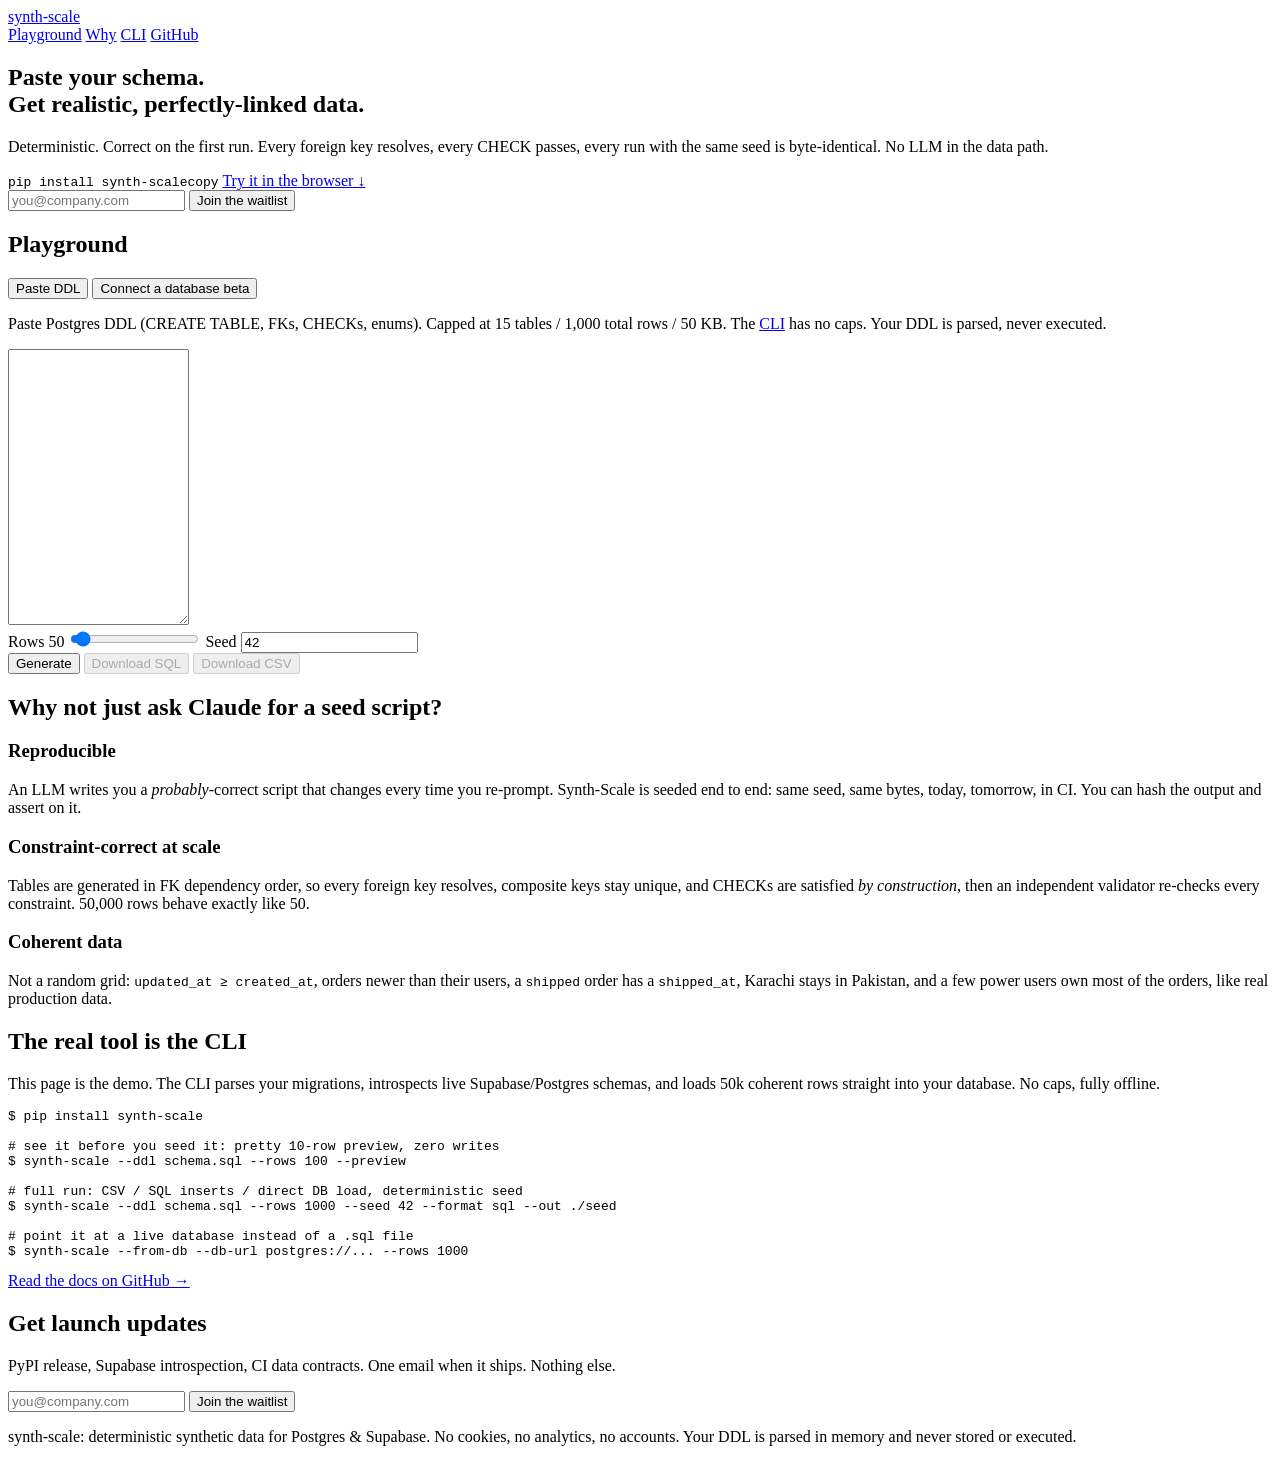
==== web/static/index.html @ 88394ccc "Redesign frontend palette, fix result-table overflow, strip em dashes - New default light theme: war" ====
<!DOCTYPE html>
<html lang="en">
<head>
<meta charset="utf-8">
<meta name="viewport" content="width=device-width, initial-scale=1">
<meta name="description" content="Synth-Scale: paste your Postgres schema, get realistic, perfectly-linked synthetic data. Deterministic. Correct on the first run.">
<title>Synth-Scale: deterministic synthetic data for Postgres</title>
<link rel="stylesheet" href="/style.css">
<link rel="icon" href="data:image/svg+xml,%3Csvg xmlns='http://www.w3.org/2000/svg' viewBox='0 0 100 100'%3E%3Ctext y='.9em' font-size='90'%3E%E2%9B%81%3C/text%3E%3C/svg%3E">
</head>
<body>

<header class="site-header">
  <div class="wrap header-row">
    <a class="brand" href="/">synth<span class="brand-accent">-scale</span></a>
    <nav class="site-nav">
      <a href="#playground">Playground</a>
      <a href="#why">Why</a>
      <a href="#cli">CLI</a>
      <a href="https://github.com/MuhammadAbdullah80/synth-scale" rel="noopener">GitHub</a>
    </nav>
  </div>
</header>

<main>
  <!-- ============================ HERO ============================ -->
  <section class="hero">
    <div class="wrap">
      <h1>Paste your schema.<br>Get realistic, perfectly-linked data.</h1>
      <p class="tagline">Deterministic. Correct on the first run. Every foreign key resolves,
      every CHECK passes, every run with the same seed is byte-identical. No LLM in the data path.</p>

      <div class="hero-actions">
        <code class="chip" id="pip-chip" title="Click to copy">pip install synth-scale<span class="copy-hint">copy</span></code>
        <a class="btn btn-ghost" href="#playground">Try it in the browser &darr;</a>
      </div>

      <form class="waitlist-form" data-waitlist>
        <input type="email" name="email" placeholder="you@company.com" required autocomplete="email" aria-label="Email address">
        <button type="submit" class="btn btn-primary">Join the waitlist</button>
        <p class="waitlist-msg" role="status"></p>
      </form>
      <p class="social-proof" data-waitlist-count hidden></p>
    </div>
  </section>

  <!-- ========================= PLAYGROUND ========================= -->
  <section id="playground" class="playground">
    <div class="wrap">
      <h2>Playground</h2>

      <div class="source-tabs" role="tablist">
        <button type="button" id="tab-ddl" class="source-tab active" role="tab" aria-selected="true">Paste DDL</button>
        <button type="button" id="tab-db" class="source-tab" role="tab" aria-selected="false">Connect a database <span class="beta-badge">beta</span></button>
      </div>

      <div id="panel-ddl" class="source-panel">
        <p class="section-sub">Paste Postgres DDL (CREATE TABLE, FKs, CHECKs, enums). Capped at 15 tables /
        1,000 total rows / 50&nbsp;KB. The <a href="#cli">CLI</a> has no caps. Your DDL is parsed, never executed.</p>
        <textarea id="ddl" spellcheck="false" rows="18" aria-label="SQL DDL input"></textarea>
      </div>

      <div id="panel-db" class="source-panel" hidden>
        <p class="section-sub">Paste a Postgres connection string (Supabase: Project Settings &rarr;
        Database &rarr; Connection string, the Session Pooler one works best). We introspect your
        schema and generate data <strong>read-only</strong>: nothing is ever written back to your
        database, and the connection string is used once for this request and never stored or logged.
        Rate-limited separately (3/hour) because this opens a real connection to your host.</p>
        <input type="password" id="db-url" class="db-url-input" autocomplete="off" spellcheck="false"
          placeholder="postgresql://postgres.xxxx:password@aws-0-region.pooler.supabase.com:6543/postgres"
          aria-label="Database connection string">
        <p class="db-url-hint">Only publicly reachable databases work here. Private/internal hosts are
        rejected before we connect. For anything on a private network, use the <a href="#cli">CLI</a> instead.</p>
      </div>

      <div class="controls">
        <label class="control">
          <span>Rows <output id="rows-out">50</output></span>
          <input type="range" id="rows" min="10" max="1000" step="10" value="50">
        </label>
        <label class="control control-seed">
          <span>Seed</span>
          <input type="number" id="seed" value="42" min="0" step="1">
        </label>
        <div class="control-buttons">
          <button id="generate" class="btn btn-primary">Generate</button>
          <button id="dl-sql" class="btn btn-ghost" disabled>Download SQL</button>
          <button id="dl-csv" class="btn btn-ghost" disabled>Download CSV</button>
        </div>
      </div>

      <p id="error" class="error" role="alert" hidden></p>
      <p id="verdict" class="verdict" hidden></p>
      <div id="results" class="results"></div>
    </div>
  </section>

  <!-- ============================ WHY ============================= -->
  <section id="why" class="why">
    <div class="wrap">
      <h2>Why not just ask Claude for a seed script?</h2>
      <div class="cards">
        <article class="card">
          <h3>Reproducible</h3>
          <p>An LLM writes you a <em>probably</em>-correct script that changes every time you re-prompt.
          Synth-Scale is seeded end to end: same seed, same bytes, today, tomorrow, in CI. You can hash
          the output and assert on it.</p>
        </article>
        <article class="card">
          <h3>Constraint-correct at scale</h3>
          <p>Tables are generated in FK dependency order, so every foreign key resolves, composite keys stay
          unique, and CHECKs are satisfied <em>by construction</em>, then an independent validator re-checks
          every constraint. 50,000 rows behave exactly like 50.</p>
        </article>
        <article class="card">
          <h3>Coherent data</h3>
          <p>Not a random grid: <code>updated_at&nbsp;&ge;&nbsp;created_at</code>, orders newer than their
          users, a <code>shipped</code> order has a <code>shipped_at</code>, Karachi stays in Pakistan, and a
          few power users own most of the orders, like real production data.</p>
        </article>
      </div>
    </div>
  </section>

  <!-- ============================ CLI ============================= -->
  <section id="cli" class="cli">
    <div class="wrap">
      <h2>The real tool is the CLI</h2>
      <p class="section-sub">This page is the demo. The CLI parses your migrations, introspects live Supabase/Postgres
      schemas, and loads 50k coherent rows straight into your database. No caps, fully offline.</p>
      <pre class="codeblock"><code>$ pip install synth-scale

<span class="c"># see it before you seed it: pretty 10-row preview, zero writes</span>
$ synth-scale --ddl schema.sql --rows 100 --preview

<span class="c"># full run: CSV / SQL inserts / direct DB load, deterministic seed</span>
$ synth-scale --ddl schema.sql --rows 1000 --seed 42 --format sql --out ./seed

<span class="c"># point it at a live database instead of a .sql file</span>
$ synth-scale --from-db --db-url postgres://... --rows 1000</code></pre>
      <a class="btn btn-ghost" href="https://github.com/MuhammadAbdullah80/synth-scale" rel="noopener">Read the docs on GitHub &rarr;</a>
    </div>
  </section>

  <!-- ========================= BOTTOM CTA ========================= -->
  <section class="bottom-cta">
    <div class="wrap">
      <h2>Get launch updates</h2>
      <p class="section-sub">PyPI release, Supabase introspection, CI data contracts. One email when it ships. Nothing else.</p>
      <form class="waitlist-form" data-waitlist>
        <input type="email" name="email" placeholder="you@company.com" required autocomplete="email" aria-label="Email address">
        <button type="submit" class="btn btn-primary">Join the waitlist</button>
        <p class="waitlist-msg" role="status"></p>
      </form>
    </div>
  </section>
</main>

<footer class="site-footer">
  <div class="wrap">
    <p>synth-scale: deterministic synthetic data for Postgres &amp; Supabase.
    No cookies, no analytics, no accounts. Your DDL is parsed in memory and never stored or executed.</p>
  </div>
</footer>

<script src="/app.js"></script>
</body>
</html>
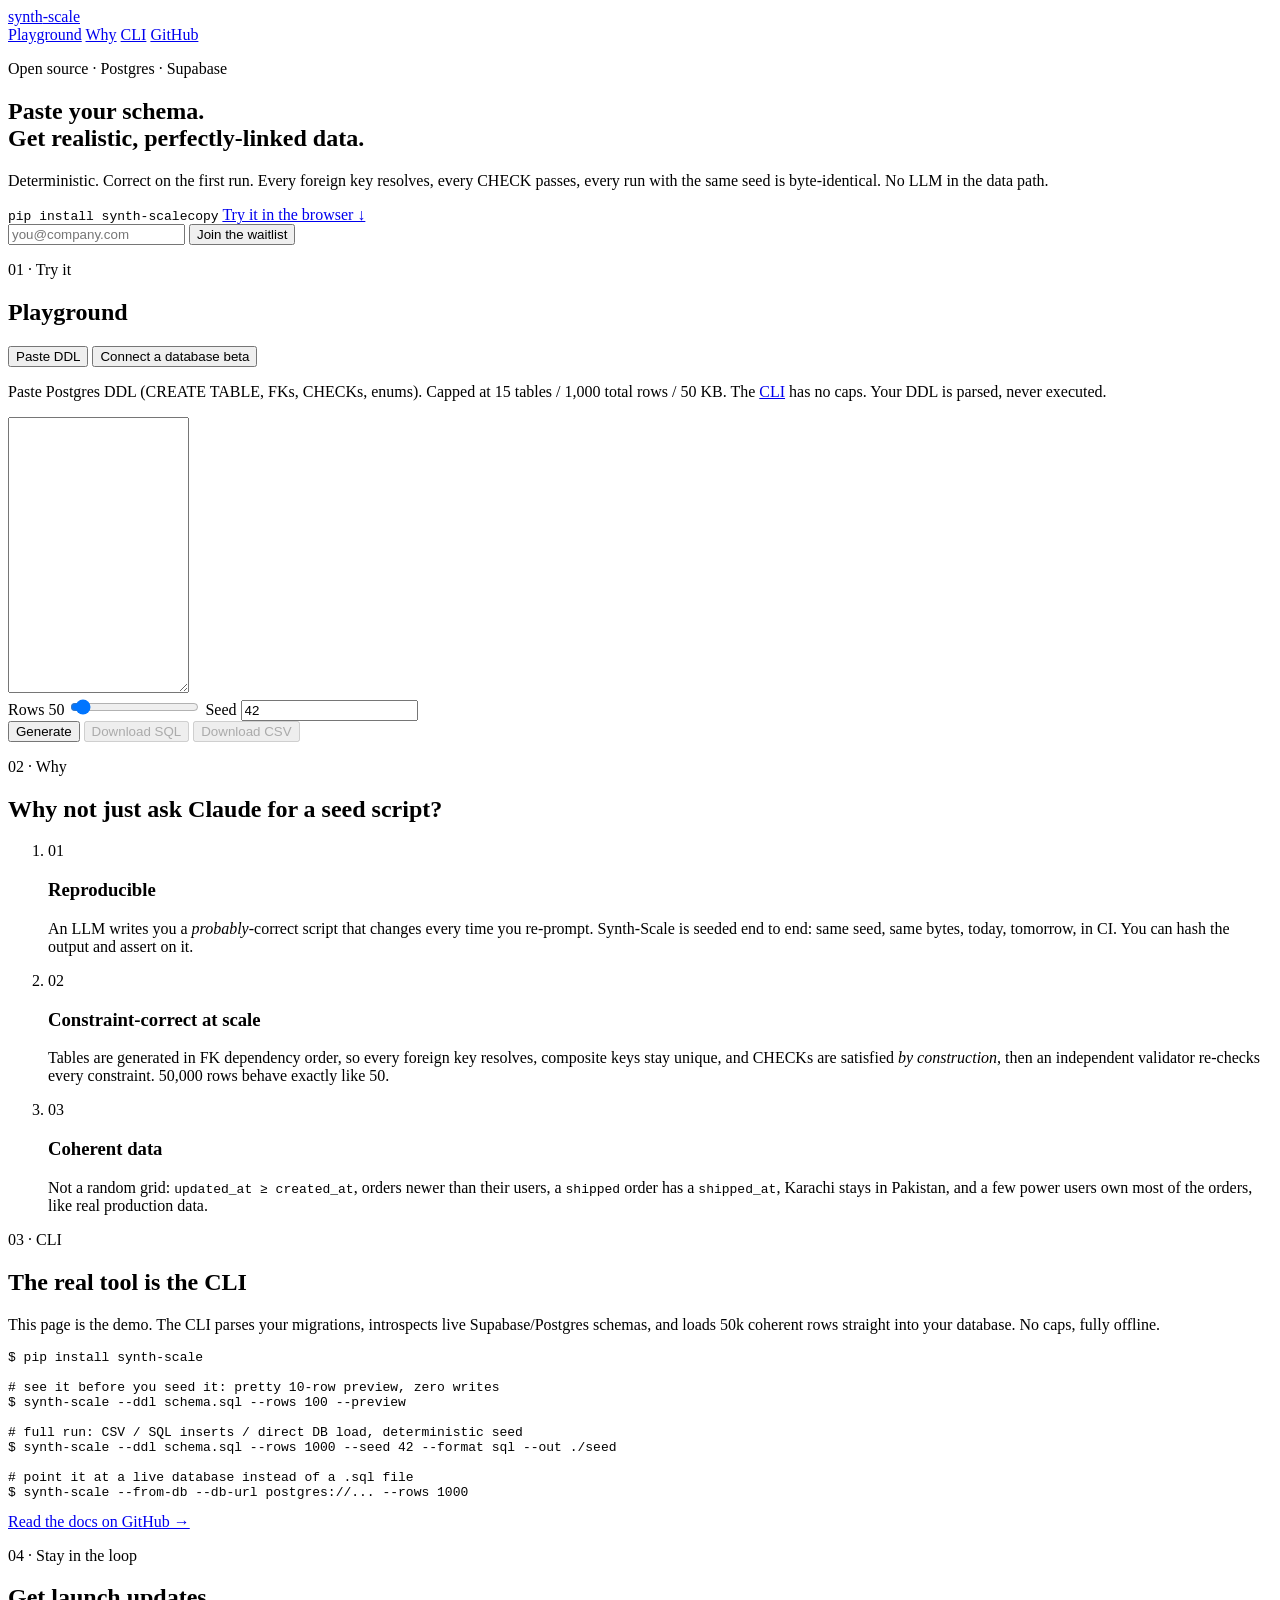
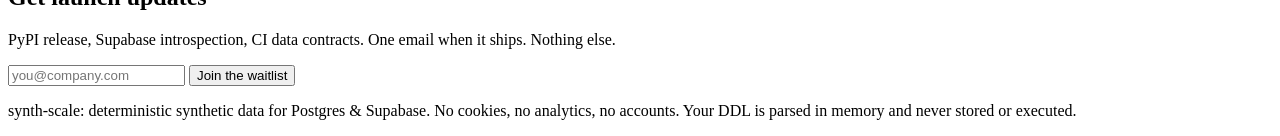
==== commit c89edc5d: "Restructure layout and typography, not just color - Headlines now use a serif display font (Georgia/" ====
--- a/web/static/index.html
+++ b/web/static/index.html
@@ -26,6 +26,7 @@
   <!-- ============================ HERO ============================ -->
   <section class="hero">
     <div class="wrap">
+      <p class="kicker">Open source &middot; Postgres &middot; Supabase</p>
       <h1>Paste your schema.<br>Get realistic, perfectly-linked data.</h1>
       <p class="tagline">Deterministic. Correct on the first run. Every foreign key resolves,
       every CHECK passes, every run with the same seed is byte-identical. No LLM in the data path.</p>
@@ -47,6 +48,7 @@
   <!-- ========================= PLAYGROUND ========================= -->
   <section id="playground" class="playground">
     <div class="wrap">
+      <p class="kicker">01 &middot; Try it</p>
       <h2>Playground</h2>
 
       <div class="source-tabs" role="tablist">
@@ -98,33 +100,44 @@
   <!-- ============================ WHY ============================= -->
   <section id="why" class="why">
     <div class="wrap">
+      <p class="kicker">02 &middot; Why</p>
       <h2>Why not just ask Claude for a seed script?</h2>
-      <div class="cards">
-        <article class="card">
-          <h3>Reproducible</h3>
-          <p>An LLM writes you a <em>probably</em>-correct script that changes every time you re-prompt.
-          Synth-Scale is seeded end to end: same seed, same bytes, today, tomorrow, in CI. You can hash
-          the output and assert on it.</p>
-        </article>
-        <article class="card">
-          <h3>Constraint-correct at scale</h3>
-          <p>Tables are generated in FK dependency order, so every foreign key resolves, composite keys stay
-          unique, and CHECKs are satisfied <em>by construction</em>, then an independent validator re-checks
-          every constraint. 50,000 rows behave exactly like 50.</p>
-        </article>
-        <article class="card">
-          <h3>Coherent data</h3>
-          <p>Not a random grid: <code>updated_at&nbsp;&ge;&nbsp;created_at</code>, orders newer than their
-          users, a <code>shipped</code> order has a <code>shipped_at</code>, Karachi stays in Pakistan, and a
-          few power users own most of the orders, like real production data.</p>
-        </article>
-      </div>
+      <ol class="why-list">
+        <li class="why-item">
+          <span class="why-num">01</span>
+          <div>
+            <h3>Reproducible</h3>
+            <p>An LLM writes you a <em>probably</em>-correct script that changes every time you re-prompt.
+            Synth-Scale is seeded end to end: same seed, same bytes, today, tomorrow, in CI. You can hash
+            the output and assert on it.</p>
+          </div>
+        </li>
+        <li class="why-item">
+          <span class="why-num">02</span>
+          <div>
+            <h3>Constraint-correct at scale</h3>
+            <p>Tables are generated in FK dependency order, so every foreign key resolves, composite keys stay
+            unique, and CHECKs are satisfied <em>by construction</em>, then an independent validator re-checks
+            every constraint. 50,000 rows behave exactly like 50.</p>
+          </div>
+        </li>
+        <li class="why-item">
+          <span class="why-num">03</span>
+          <div>
+            <h3>Coherent data</h3>
+            <p>Not a random grid: <code>updated_at&nbsp;&ge;&nbsp;created_at</code>, orders newer than their
+            users, a <code>shipped</code> order has a <code>shipped_at</code>, Karachi stays in Pakistan, and a
+            few power users own most of the orders, like real production data.</p>
+          </div>
+        </li>
+      </ol>
     </div>
   </section>
 
   <!-- ============================ CLI ============================= -->
   <section id="cli" class="cli">
     <div class="wrap">
+      <p class="kicker">03 &middot; CLI</p>
       <h2>The real tool is the CLI</h2>
       <p class="section-sub">This page is the demo. The CLI parses your migrations, introspects live Supabase/Postgres
       schemas, and loads 50k coherent rows straight into your database. No caps, fully offline.</p>
@@ -145,6 +158,7 @@
   <!-- ========================= BOTTOM CTA ========================= -->
   <section class="bottom-cta">
     <div class="wrap">
+      <p class="kicker">04 &middot; Stay in the loop</p>
       <h2>Get launch updates</h2>
       <p class="section-sub">PyPI release, Supabase introspection, CI data contracts. One email when it ships. Nothing else.</p>
       <form class="waitlist-form" data-waitlist>
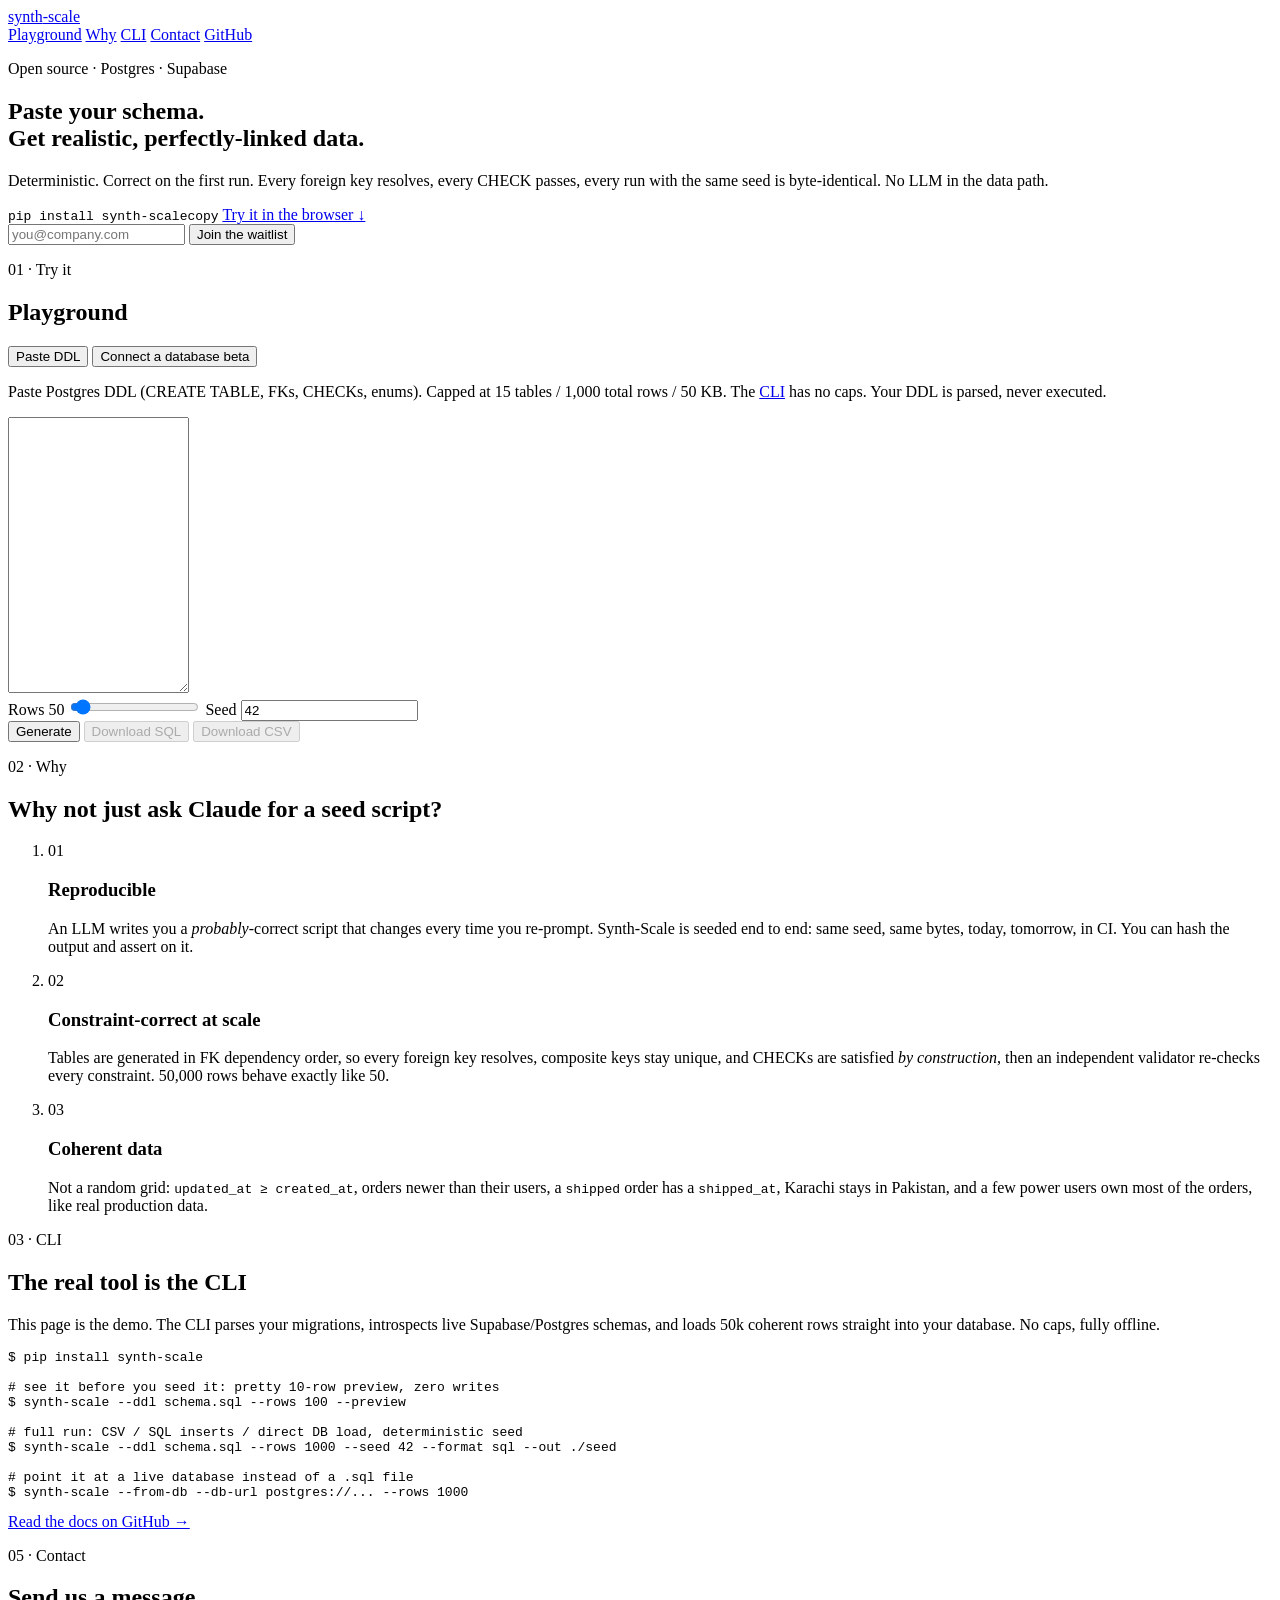
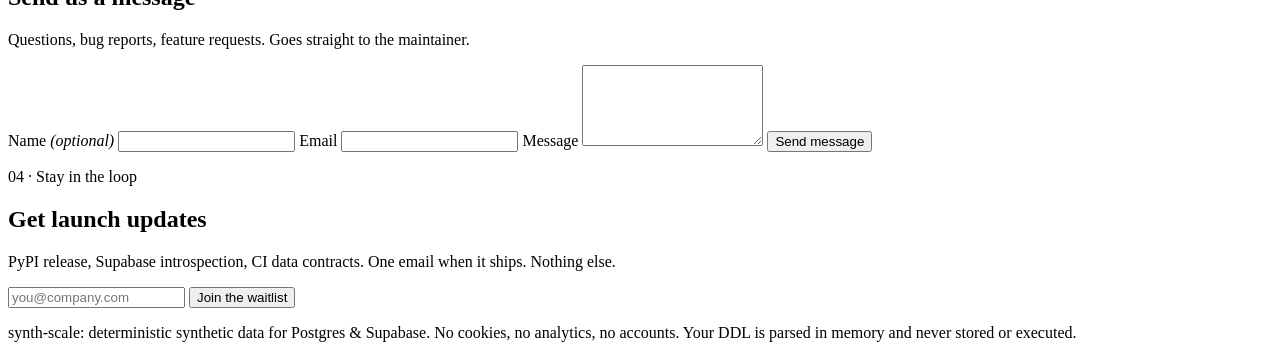
==== commit 1131c0c4: "Add a contact form to the web playground New POST /api/contact: {name?, email, message} -> stores th" ====
--- a/web/static/index.html
+++ b/web/static/index.html
@@ -17,6 +17,7 @@
       <a href="#playground">Playground</a>
       <a href="#why">Why</a>
       <a href="#cli">CLI</a>
+      <a href="#contact">Contact</a>
       <a href="https://github.com/MuhammadAbdullah80/synth-scale" rel="noopener">GitHub</a>
     </nav>
   </div>
@@ -155,6 +156,31 @@
     </div>
   </section>
 
+  <!-- ============================ CONTACT ============================ -->
+  <section id="contact" class="contact">
+    <div class="wrap">
+      <p class="kicker">05 &middot; Contact</p>
+      <h2>Send us a message</h2>
+      <p class="section-sub">Questions, bug reports, feature requests. Goes straight to the maintainer.</p>
+      <form class="contact-form" id="contact-form">
+        <label class="contact-field">
+          <span>Name <em>(optional)</em></span>
+          <input type="text" id="contact-name" name="name" maxlength="100" autocomplete="name">
+        </label>
+        <label class="contact-field">
+          <span>Email</span>
+          <input type="email" id="contact-email" name="email" required autocomplete="email" maxlength="254">
+        </label>
+        <label class="contact-field">
+          <span>Message</span>
+          <textarea id="contact-message" name="message" rows="5" required maxlength="4000"></textarea>
+        </label>
+        <button type="submit" class="btn btn-primary" id="contact-submit">Send message</button>
+        <p class="contact-msg" id="contact-status" role="status"></p>
+      </form>
+    </div>
+  </section>
+
   <!-- ========================= BOTTOM CTA ========================= -->
   <section class="bottom-cta">
     <div class="wrap">
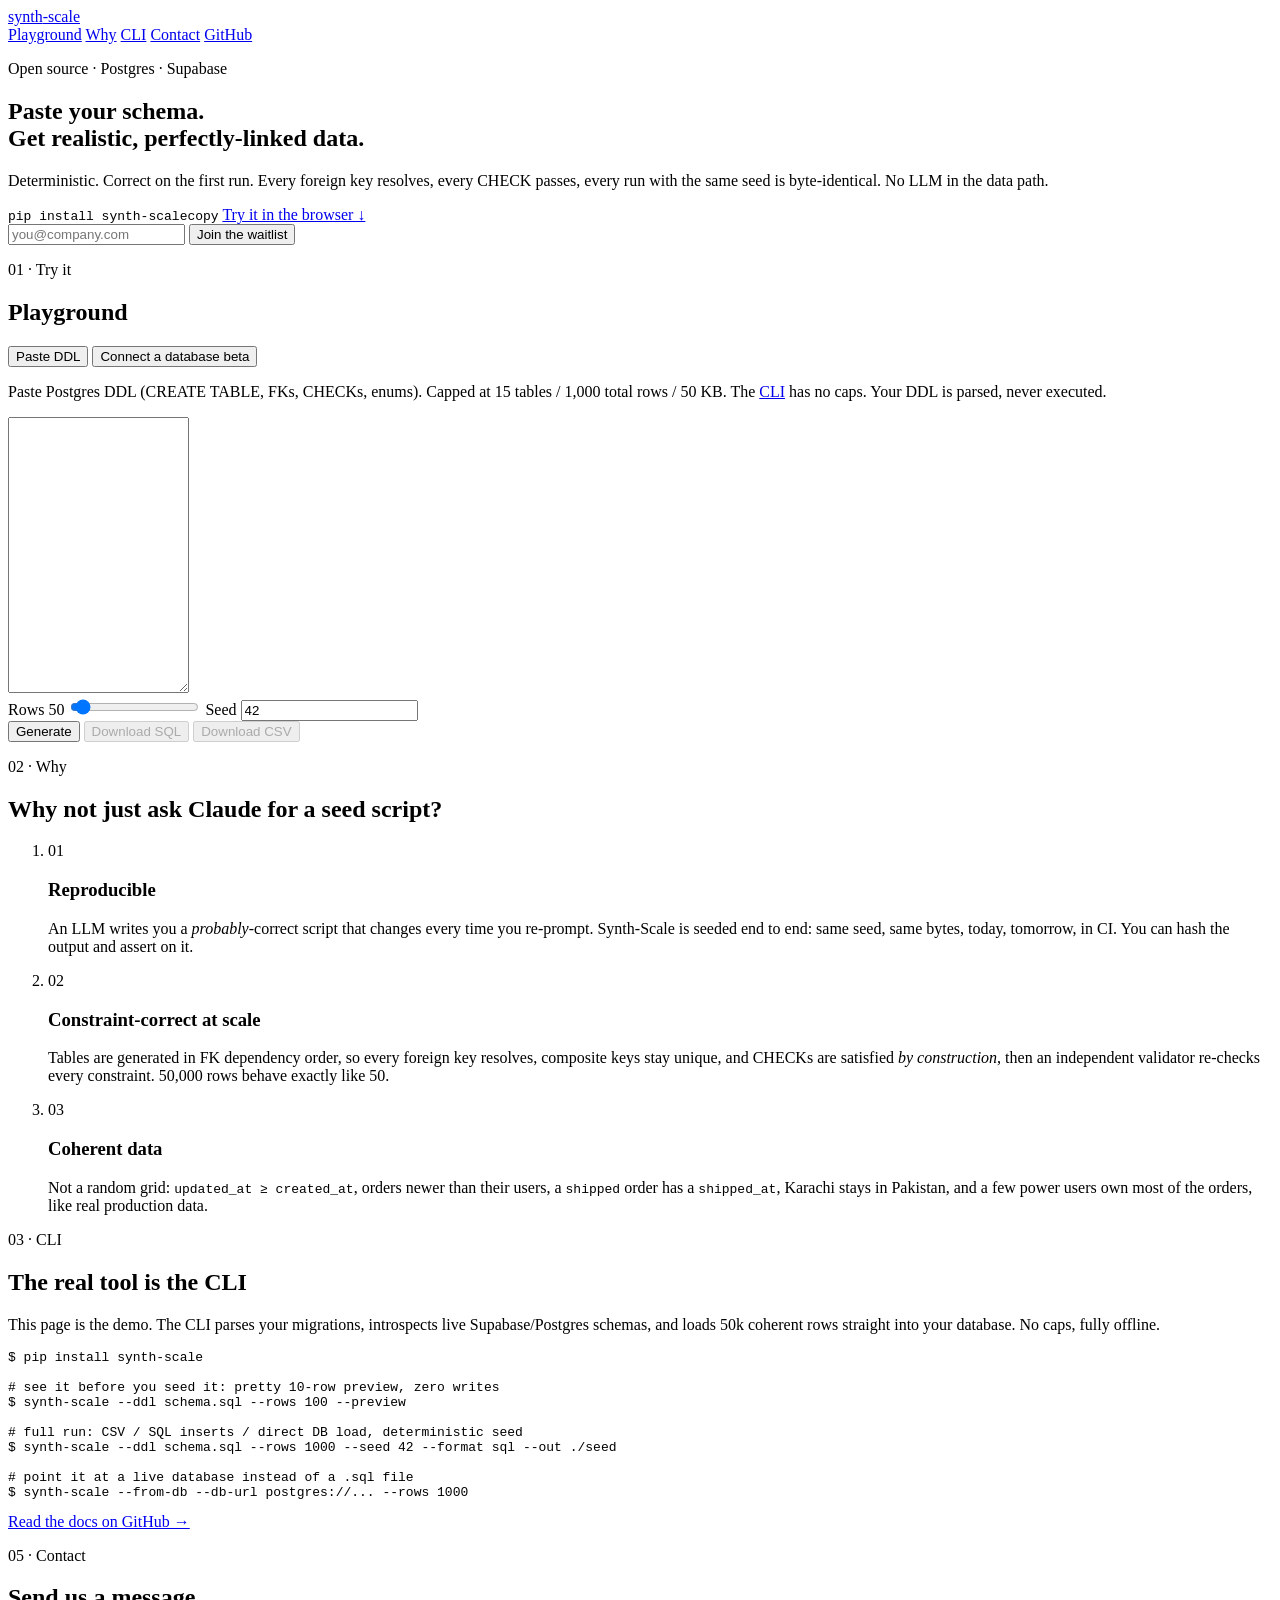
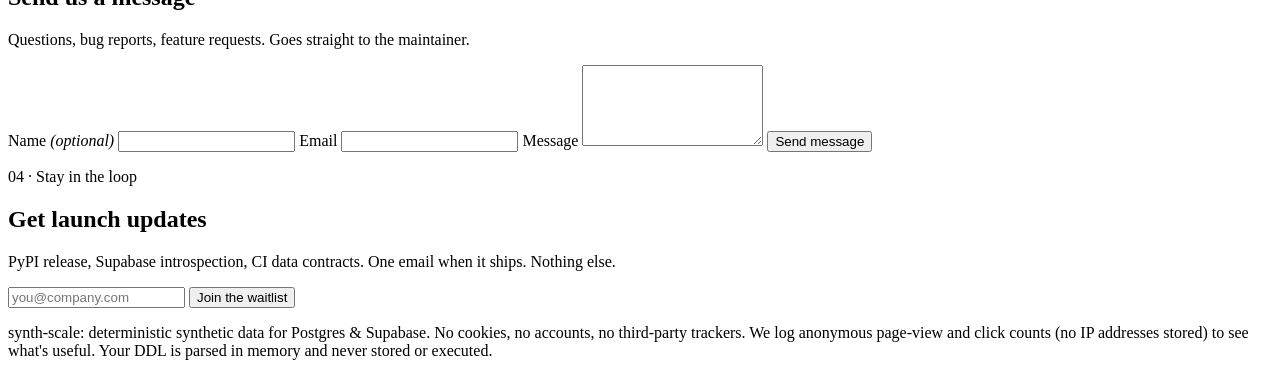
==== commit ee61f283: "Add first-party site analytics: pageviews, click tracking, stats dashboard Tracks pageviews and clic" ====
--- a/web/static/index.html
+++ b/web/static/index.html
@@ -14,11 +14,11 @@
   <div class="wrap header-row">
     <a class="brand" href="/">synth<span class="brand-accent">-scale</span></a>
     <nav class="site-nav">
-      <a href="#playground">Playground</a>
-      <a href="#why">Why</a>
-      <a href="#cli">CLI</a>
-      <a href="#contact">Contact</a>
-      <a href="https://github.com/MuhammadAbdullah80/synth-scale" rel="noopener">GitHub</a>
+      <a href="#playground" data-track="nav-playground">Playground</a>
+      <a href="#why" data-track="nav-why">Why</a>
+      <a href="#cli" data-track="nav-cli">CLI</a>
+      <a href="#contact" data-track="nav-contact">Contact</a>
+      <a href="https://github.com/MuhammadAbdullah80/synth-scale" rel="noopener" data-track="nav-github">GitHub</a>
     </nav>
   </div>
 </header>
@@ -33,13 +33,13 @@
       every CHECK passes, every run with the same seed is byte-identical. No LLM in the data path.</p>
 
       <div class="hero-actions">
-        <code class="chip" id="pip-chip" title="Click to copy">pip install synth-scale<span class="copy-hint">copy</span></code>
-        <a class="btn btn-ghost" href="#playground">Try it in the browser &darr;</a>
+        <code class="chip" id="pip-chip" title="Click to copy" data-track="pip-install-copy">pip install synth-scale<span class="copy-hint">copy</span></code>
+        <a class="btn btn-ghost" href="#playground" data-track="hero-try-it">Try it in the browser &darr;</a>
       </div>
 
       <form class="waitlist-form" data-waitlist>
         <input type="email" name="email" placeholder="you@company.com" required autocomplete="email" aria-label="Email address">
-        <button type="submit" class="btn btn-primary">Join the waitlist</button>
+        <button type="submit" class="btn btn-primary" data-track="waitlist-submit-hero">Join the waitlist</button>
         <p class="waitlist-msg" role="status"></p>
       </form>
       <p class="social-proof" data-waitlist-count hidden></p>
@@ -86,9 +86,9 @@
           <input type="number" id="seed" value="42" min="0" step="1">
         </label>
         <div class="control-buttons">
-          <button id="generate" class="btn btn-primary">Generate</button>
-          <button id="dl-sql" class="btn btn-ghost" disabled>Download SQL</button>
-          <button id="dl-csv" class="btn btn-ghost" disabled>Download CSV</button>
+          <button id="generate" class="btn btn-primary" data-track="generate">Generate</button>
+          <button id="dl-sql" class="btn btn-ghost" disabled data-track="download-sql">Download SQL</button>
+          <button id="dl-csv" class="btn btn-ghost" disabled data-track="download-csv">Download CSV</button>
         </div>
       </div>
 
@@ -152,7 +152,7 @@
 
 <span class="c"># point it at a live database instead of a .sql file</span>
 $ synth-scale --from-db --db-url postgres://... --rows 1000</code></pre>
-      <a class="btn btn-ghost" href="https://github.com/MuhammadAbdullah80/synth-scale" rel="noopener">Read the docs on GitHub &rarr;</a>
+      <a class="btn btn-ghost" href="https://github.com/MuhammadAbdullah80/synth-scale" rel="noopener" data-track="cli-docs-github">Read the docs on GitHub &rarr;</a>
     </div>
   </section>
 
@@ -175,7 +175,7 @@
           <span>Message</span>
           <textarea id="contact-message" name="message" rows="5" required maxlength="4000"></textarea>
         </label>
-        <button type="submit" class="btn btn-primary" id="contact-submit">Send message</button>
+        <button type="submit" class="btn btn-primary" id="contact-submit" data-track="contact-submit">Send message</button>
         <p class="contact-msg" id="contact-status" role="status"></p>
       </form>
     </div>
@@ -189,7 +189,7 @@
       <p class="section-sub">PyPI release, Supabase introspection, CI data contracts. One email when it ships. Nothing else.</p>
       <form class="waitlist-form" data-waitlist>
         <input type="email" name="email" placeholder="you@company.com" required autocomplete="email" aria-label="Email address">
-        <button type="submit" class="btn btn-primary">Join the waitlist</button>
+        <button type="submit" class="btn btn-primary" data-track="waitlist-submit-bottom">Join the waitlist</button>
         <p class="waitlist-msg" role="status"></p>
       </form>
     </div>
@@ -199,7 +199,9 @@
 <footer class="site-footer">
   <div class="wrap">
     <p>synth-scale: deterministic synthetic data for Postgres &amp; Supabase.
-    No cookies, no analytics, no accounts. Your DDL is parsed in memory and never stored or executed.</p>
+    No cookies, no accounts, no third-party trackers. We log anonymous page-view and click
+    counts (no IP addresses stored) to see what's useful. Your DDL is parsed in memory and never
+    stored or executed.</p>
   </div>
 </footer>
 
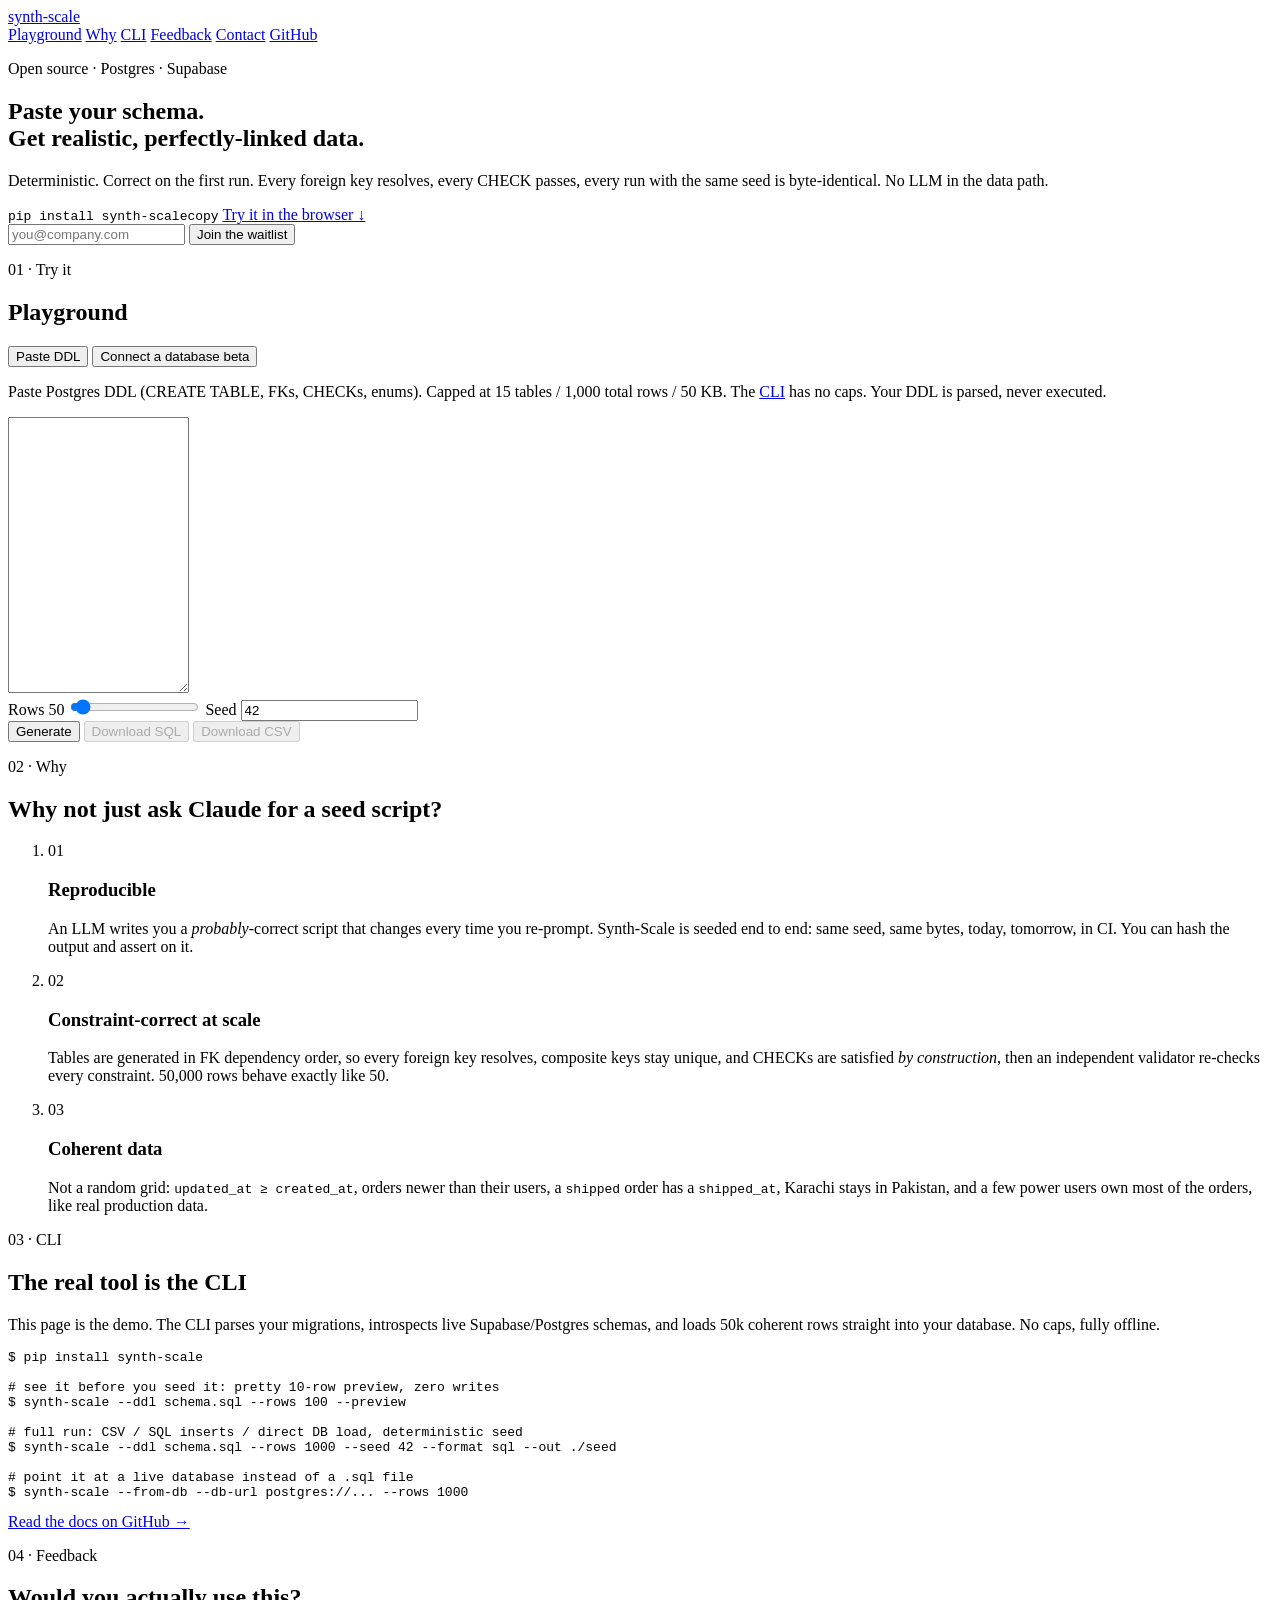
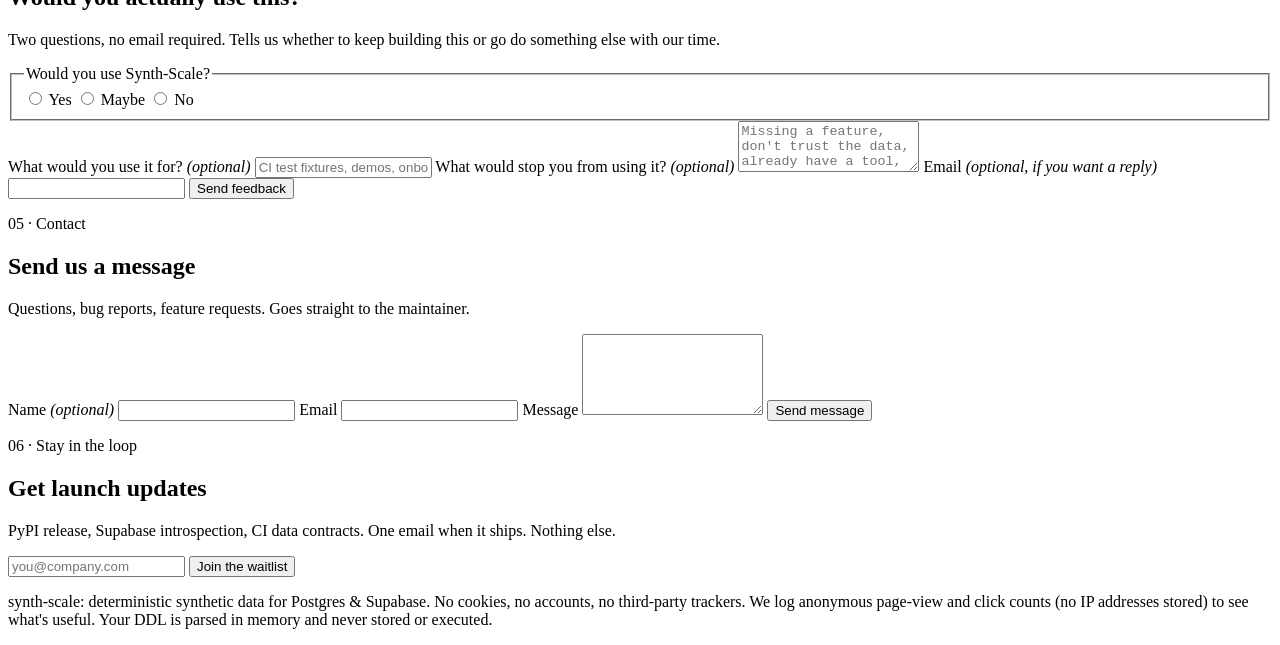
==== commit 902bb255: "Add a "would you use this" feedback survey to the web playground New /feedback section: three questi" ====
--- a/web/static/index.html
+++ b/web/static/index.html
@@ -17,6 +17,7 @@
       <a href="#playground" data-track="nav-playground">Playground</a>
       <a href="#why" data-track="nav-why">Why</a>
       <a href="#cli" data-track="nav-cli">CLI</a>
+      <a href="#feedback" data-track="nav-feedback">Feedback</a>
       <a href="#contact" data-track="nav-contact">Contact</a>
       <a href="https://github.com/MuhammadAbdullah80/synth-scale" rel="noopener" data-track="nav-github">GitHub</a>
     </nav>
@@ -156,6 +157,49 @@
     </div>
   </section>
 
+  <!-- ========================== FEEDBACK =========================== -->
+  <section id="feedback" class="feedback">
+    <div class="wrap">
+      <p class="kicker">04 &middot; Feedback</p>
+      <h2>Would you actually use this?</h2>
+      <p class="section-sub">Two questions, no email required. Tells us whether to keep building this
+      or go do something else with our time.</p>
+      <form class="feedback-form" id="feedback-form">
+        <fieldset class="feedback-choice">
+          <legend>Would you use Synth-Scale?</legend>
+          <label class="choice-pill">
+            <input type="radio" name="would_use" value="yes" required>
+            <span>Yes</span>
+          </label>
+          <label class="choice-pill">
+            <input type="radio" name="would_use" value="maybe">
+            <span>Maybe</span>
+          </label>
+          <label class="choice-pill">
+            <input type="radio" name="would_use" value="no">
+            <span>No</span>
+          </label>
+        </fieldset>
+        <label class="feedback-field">
+          <span>What would you use it for? <em>(optional)</em></span>
+          <input type="text" id="feedback-use-case" name="use_case" maxlength="1000"
+            placeholder="CI test fixtures, demos, onboarding data, ...">
+        </label>
+        <label class="feedback-field">
+          <span>What would stop you from using it? <em>(optional)</em></span>
+          <textarea id="feedback-blockers" name="blockers" rows="3" maxlength="1000"
+            placeholder="Missing a feature, don't trust the data, already have a tool, ..."></textarea>
+        </label>
+        <label class="feedback-field">
+          <span>Email <em>(optional, if you want a reply)</em></span>
+          <input type="email" id="feedback-email" name="email" autocomplete="email" maxlength="254">
+        </label>
+        <button type="submit" class="btn btn-primary" id="feedback-submit" data-track="feedback-submit">Send feedback</button>
+        <p class="feedback-msg" id="feedback-status" role="status"></p>
+      </form>
+    </div>
+  </section>
+
   <!-- ============================ CONTACT ============================ -->
   <section id="contact" class="contact">
     <div class="wrap">
@@ -184,7 +228,7 @@
   <!-- ========================= BOTTOM CTA ========================= -->
   <section class="bottom-cta">
     <div class="wrap">
-      <p class="kicker">04 &middot; Stay in the loop</p>
+      <p class="kicker">06 &middot; Stay in the loop</p>
       <h2>Get launch updates</h2>
       <p class="section-sub">PyPI release, Supabase introspection, CI data contracts. One email when it ships. Nothing else.</p>
       <form class="waitlist-form" data-waitlist>
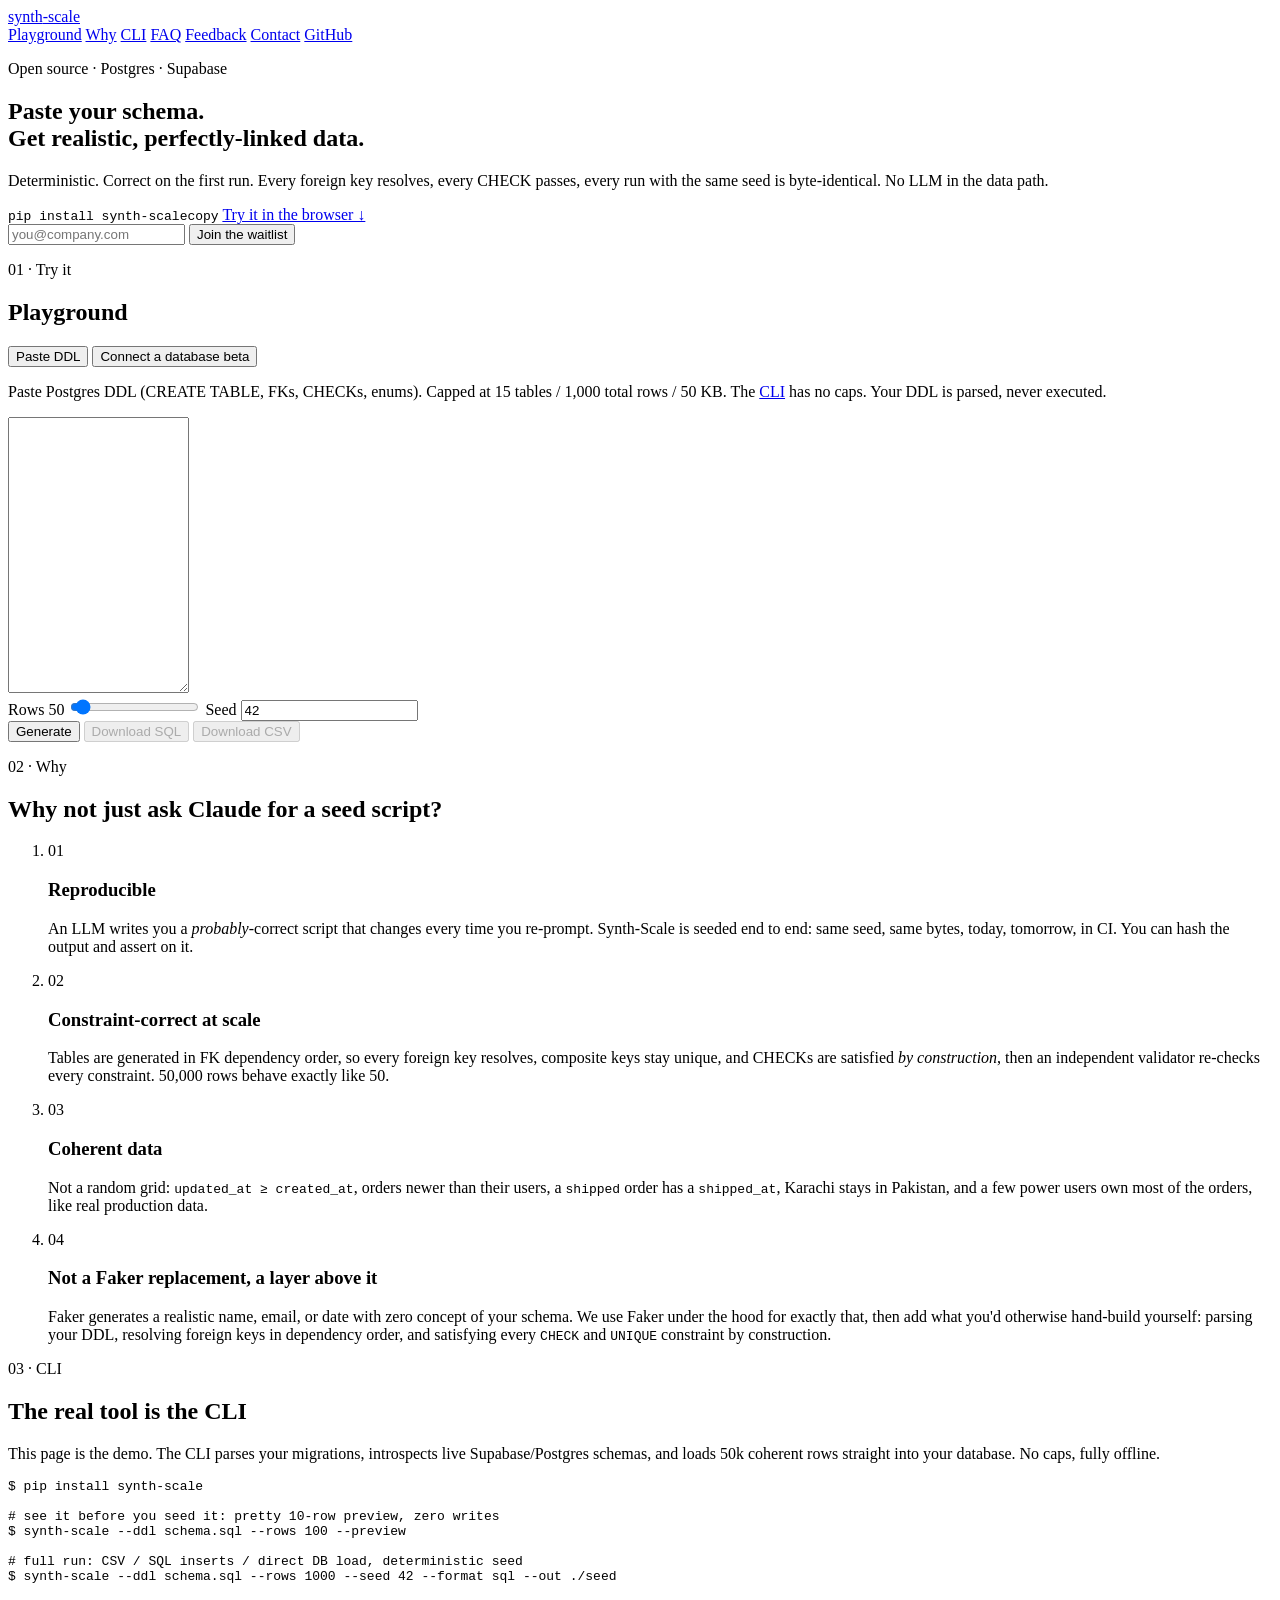
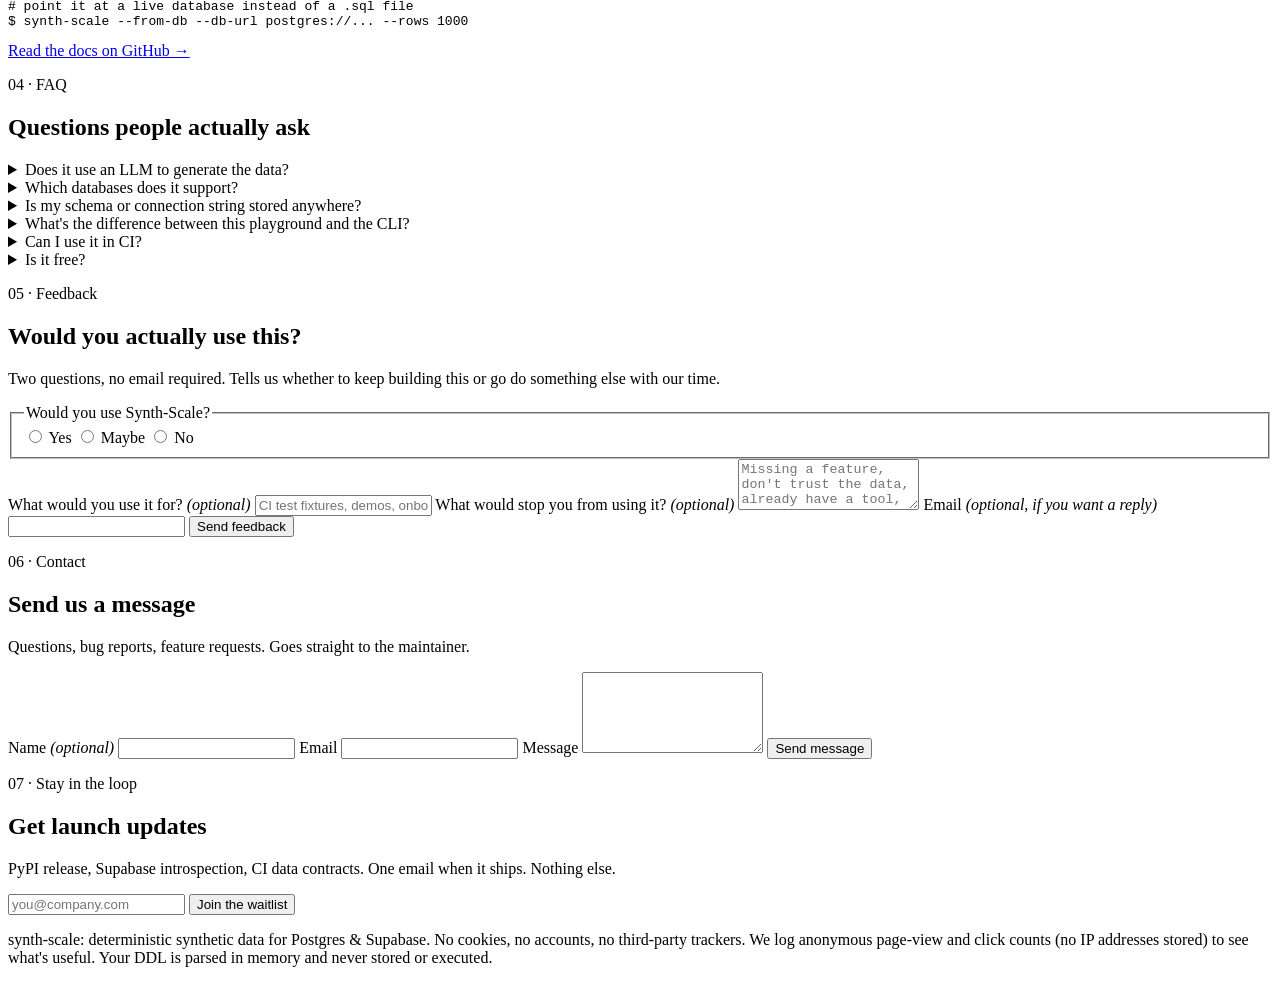
==== commit 437d8408: "Add a Faker comparison to Why, plus an FAQ section A 4th item in the Why list answers "isn't this ju" ====
--- a/web/static/index.html
+++ b/web/static/index.html
@@ -17,6 +17,7 @@
       <a href="#playground" data-track="nav-playground">Playground</a>
       <a href="#why" data-track="nav-why">Why</a>
       <a href="#cli" data-track="nav-cli">CLI</a>
+      <a href="#faq" data-track="nav-faq">FAQ</a>
       <a href="#feedback" data-track="nav-feedback">Feedback</a>
       <a href="#contact" data-track="nav-contact">Contact</a>
       <a href="https://github.com/MuhammadAbdullah80/synth-scale" rel="noopener" data-track="nav-github">GitHub</a>
@@ -132,6 +133,16 @@
             few power users own most of the orders, like real production data.</p>
           </div>
         </li>
+        <li class="why-item">
+          <span class="why-num">04</span>
+          <div>
+            <h3>Not a Faker replacement, a layer above it</h3>
+            <p>Faker generates a realistic name, email, or date with zero concept of your schema. We use Faker
+            under the hood for exactly that, then add what you'd otherwise hand-build yourself: parsing your DDL,
+            resolving foreign keys in dependency order, and satisfying every <code>CHECK</code> and
+            <code>UNIQUE</code> constraint by construction.</p>
+          </div>
+        </li>
       </ol>
     </div>
   </section>
@@ -157,10 +168,50 @@
     </div>
   </section>
 
+  <!-- ============================ FAQ =============================== -->
+  <section id="faq" class="faq">
+    <div class="wrap">
+      <p class="kicker">04 &middot; FAQ</p>
+      <h2>Questions people actually ask</h2>
+      <div class="faq-list">
+        <details class="faq-item">
+          <summary data-track="faq-llm">Does it use an LLM to generate the data?</summary>
+          <p>No. Every row comes from deterministic, seeded generation: Faker-backed value generation plus
+          constraint-satisfying logic on top. No API calls, no network dependency, no run-to-run drift.</p>
+        </details>
+        <details class="faq-item">
+          <summary data-track="faq-databases">Which databases does it support?</summary>
+          <p>Postgres and Supabase today. DDL parsing, constraint handling, and the "Connect to Supabase"
+          introspection are all Postgres-specific. MySQL and SQLite aren't supported yet.</p>
+        </details>
+        <details class="faq-item">
+          <summary data-track="faq-privacy">Is my schema or connection string stored anywhere?</summary>
+          <p>No. Pasted DDL is parsed in memory and discarded once the response is sent. A "Connect to Supabase"
+          connection string is used for a single request and is never logged or written to disk.</p>
+        </details>
+        <details class="faq-item">
+          <summary data-track="faq-playground-vs-cli">What's the difference between this playground and the CLI?</summary>
+          <p>The playground is a capped browser demo: 15 tables, 1,000 rows, no direct writes to your database.
+          The CLI has no caps and can load rows straight into your own database.</p>
+        </details>
+        <details class="faq-item">
+          <summary data-track="faq-ci">Can I use it in CI?</summary>
+          <p>That's the main use case. <code>pip install synth-scale</code>, run it against your schema with a
+          fixed seed, and assert on deterministic output.</p>
+        </details>
+        <details class="faq-item">
+          <summary data-track="faq-pricing">Is it free?</summary>
+          <p>Yes. The CLI is <a href="https://github.com/MuhammadAbdullah80/synth-scale" rel="noopener">open
+          source</a> and free. This playground is a free demo of the same engine.</p>
+        </details>
+      </div>
+    </div>
+  </section>
+
   <!-- ========================== FEEDBACK =========================== -->
   <section id="feedback" class="feedback">
     <div class="wrap">
-      <p class="kicker">04 &middot; Feedback</p>
+      <p class="kicker">05 &middot; Feedback</p>
       <h2>Would you actually use this?</h2>
       <p class="section-sub">Two questions, no email required. Tells us whether to keep building this
       or go do something else with our time.</p>
@@ -203,7 +254,7 @@
   <!-- ============================ CONTACT ============================ -->
   <section id="contact" class="contact">
     <div class="wrap">
-      <p class="kicker">05 &middot; Contact</p>
+      <p class="kicker">06 &middot; Contact</p>
       <h2>Send us a message</h2>
       <p class="section-sub">Questions, bug reports, feature requests. Goes straight to the maintainer.</p>
       <form class="contact-form" id="contact-form">
@@ -228,7 +279,7 @@
   <!-- ========================= BOTTOM CTA ========================= -->
   <section class="bottom-cta">
     <div class="wrap">
-      <p class="kicker">06 &middot; Stay in the loop</p>
+      <p class="kicker">07 &middot; Stay in the loop</p>
       <h2>Get launch updates</h2>
       <p class="section-sub">PyPI release, Supabase introspection, CI data contracts. One email when it ships. Nothing else.</p>
       <form class="waitlist-form" data-waitlist>
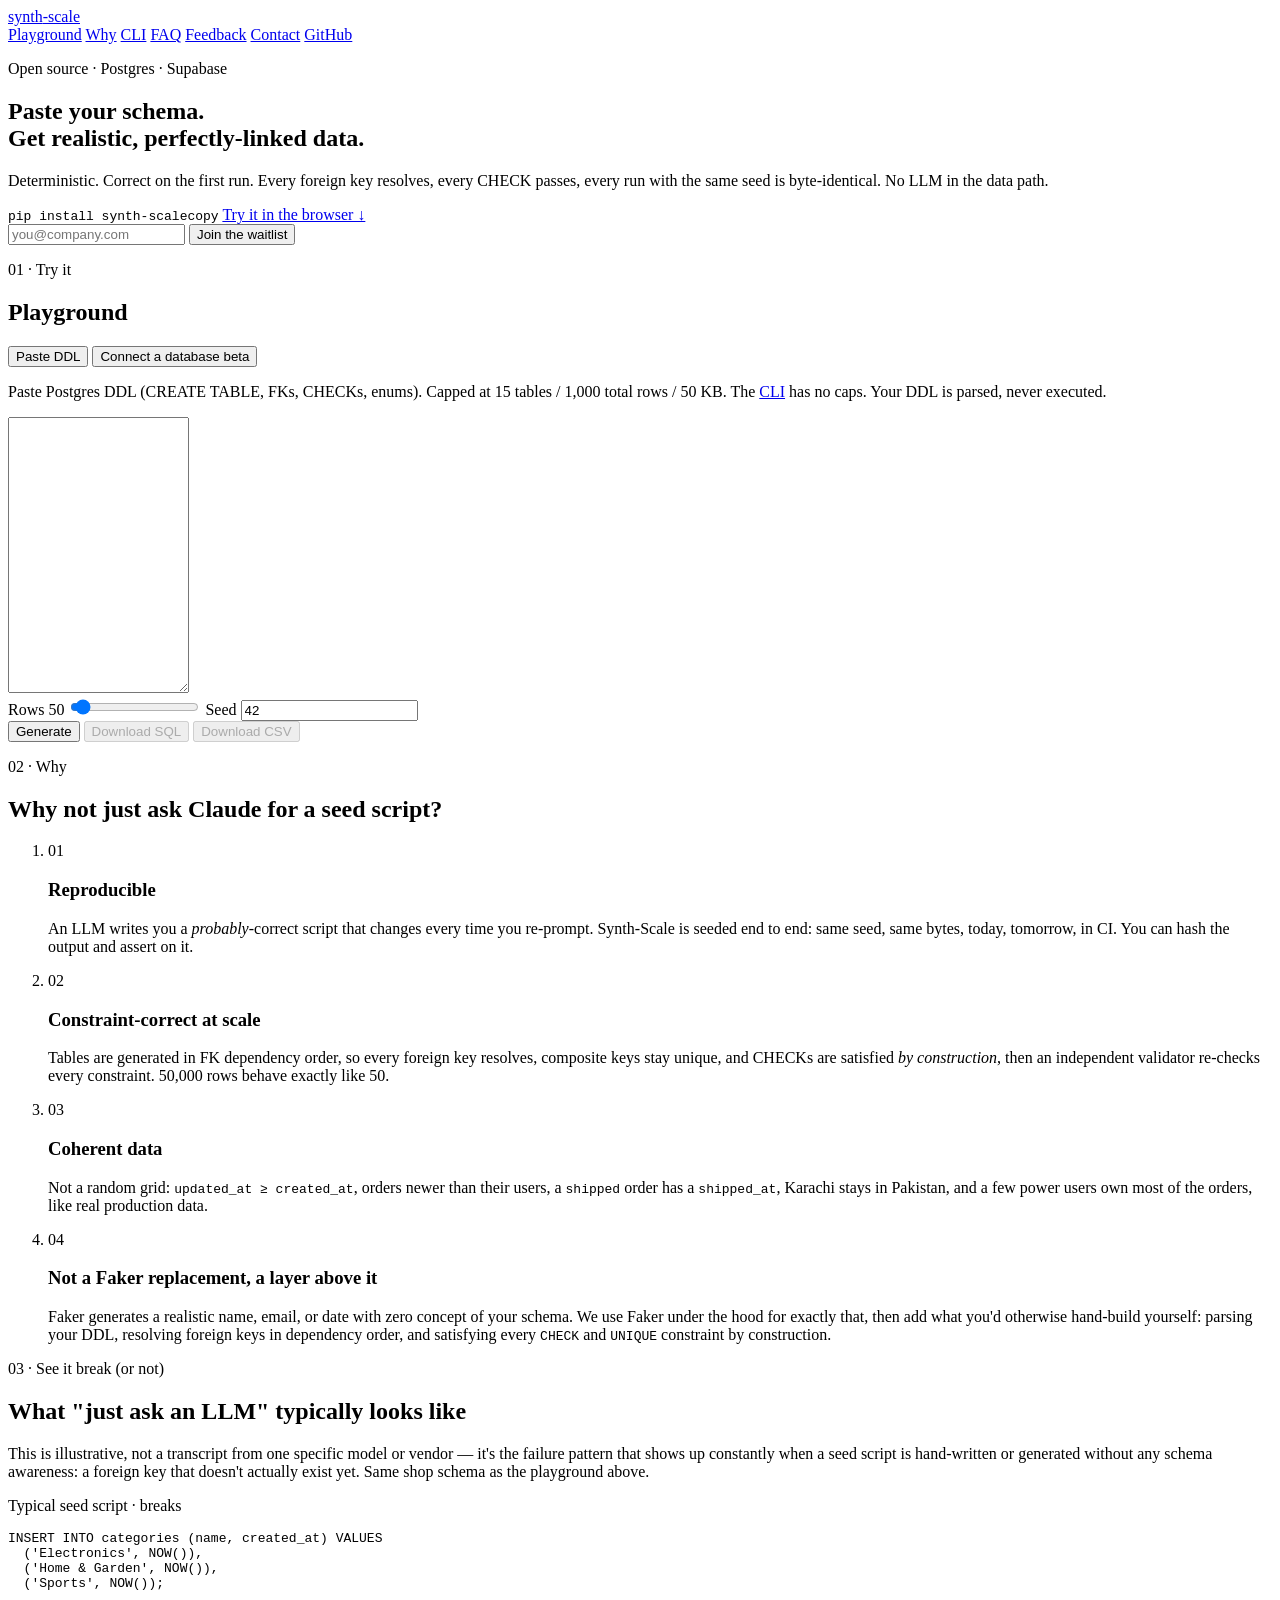
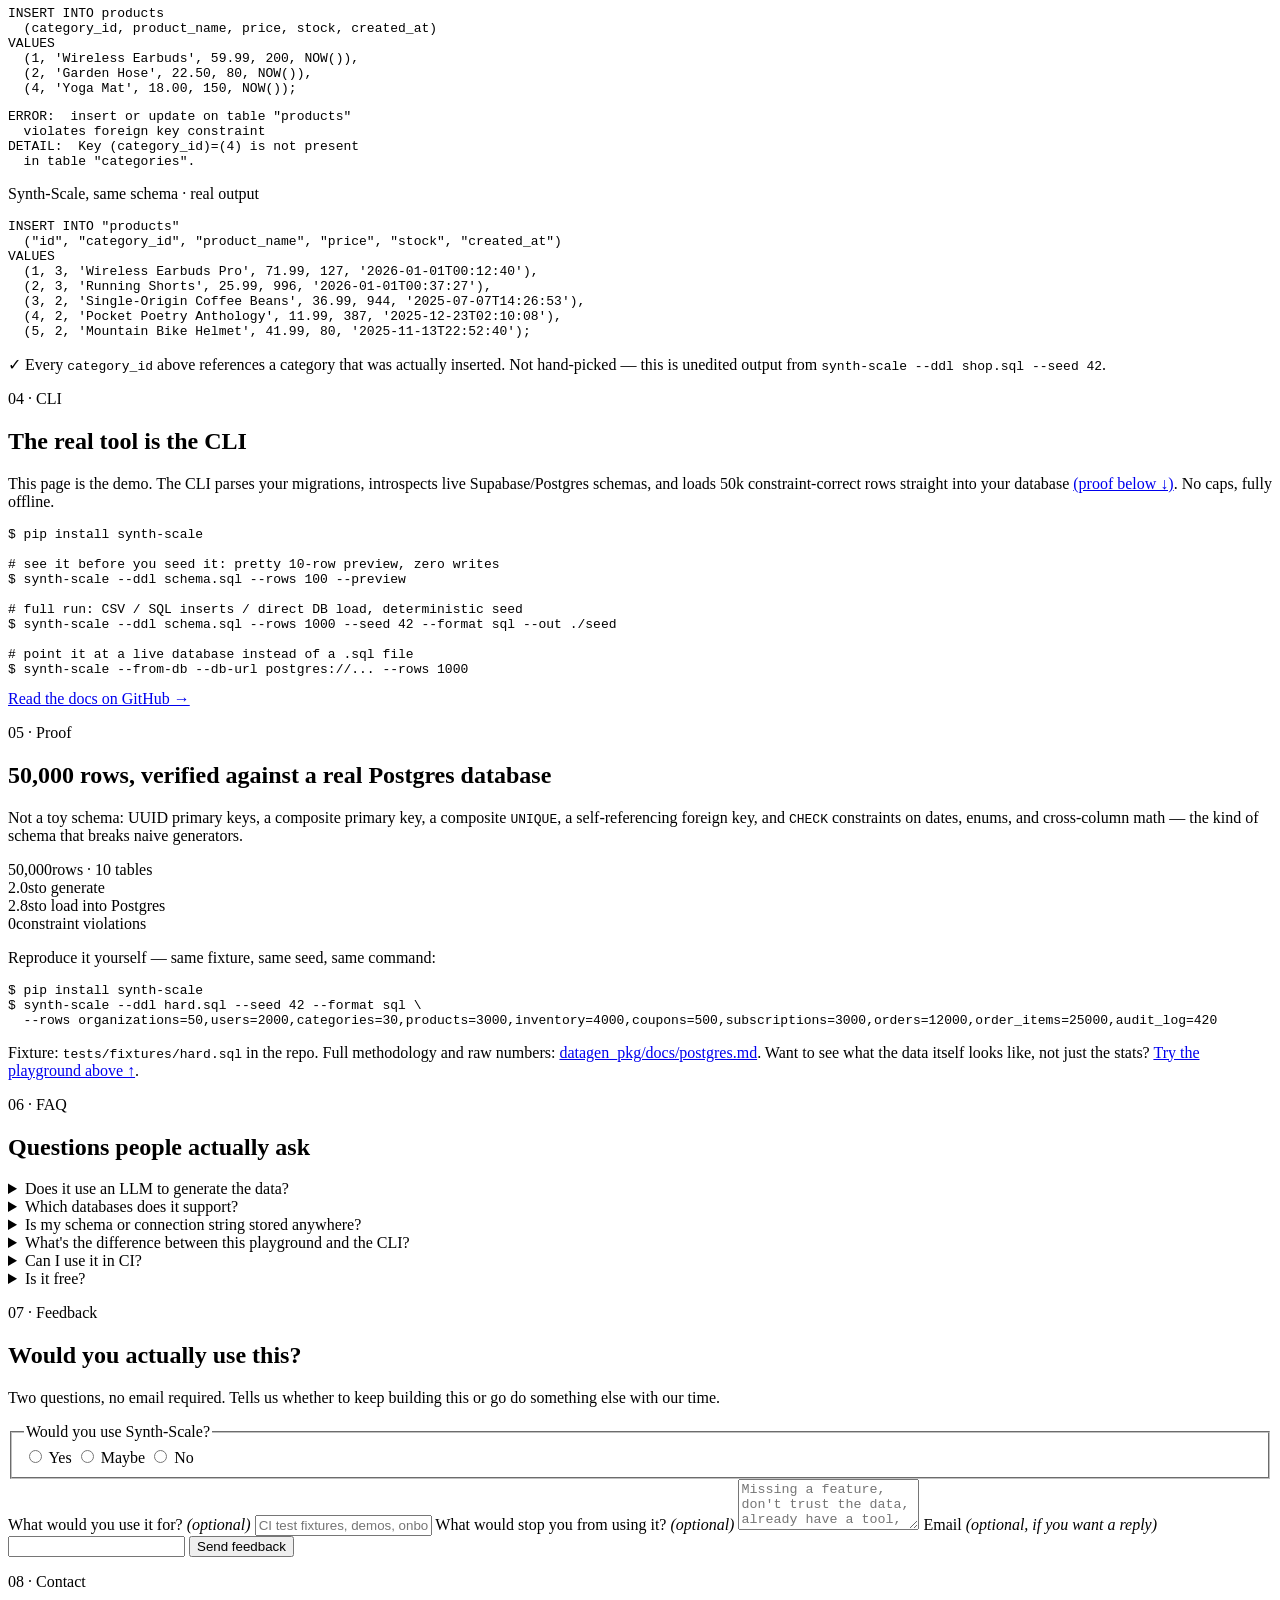
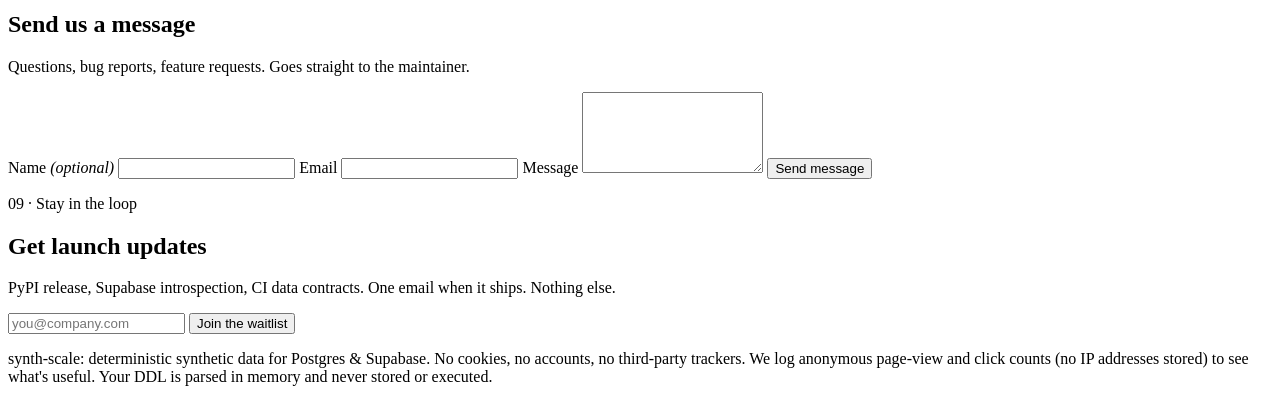
==== commit 50c2c71a: "Add OG/Twitter meta tags, a real 50k-row Proof section, and a concrete LLM comparison Three addition" ====
--- a/web/static/index.html
+++ b/web/static/index.html
@@ -5,6 +5,22 @@
 <meta name="viewport" content="width=device-width, initial-scale=1">
 <meta name="description" content="Synth-Scale: paste your Postgres schema, get realistic, perfectly-linked synthetic data. Deterministic. Correct on the first run.">
 <title>Synth-Scale: deterministic synthetic data for Postgres</title>
+
+<meta property="og:type" content="website">
+<meta property="og:site_name" content="Synth-Scale">
+<meta property="og:title" content="Synth-Scale: deterministic synthetic data for Postgres">
+<meta property="og:description" content="Paste your Postgres schema, get realistic, perfectly-linked synthetic data. Every foreign key resolves, every run byte-identical. No LLM in the data path.">
+<meta property="og:url" content="https://synth-scale-ashen.vercel.app/">
+<meta property="og:image" content="https://synth-scale-ashen.vercel.app/og-image.png">
+<meta property="og:image:width" content="1200">
+<meta property="og:image:height" content="630">
+<meta property="og:image:alt" content="Synth-Scale: an empty database schema turning into realistic, linked sample data.">
+
+<meta name="twitter:card" content="summary_large_image">
+<meta name="twitter:title" content="Synth-Scale: deterministic synthetic data for Postgres">
+<meta name="twitter:description" content="Paste your Postgres schema, get realistic, perfectly-linked synthetic data. Every foreign key resolves, every run byte-identical.">
+<meta name="twitter:image" content="https://synth-scale-ashen.vercel.app/og-image.png">
+
 <link rel="stylesheet" href="/style.css">
 <link rel="icon" href="data:image/svg+xml,%3Csvg xmlns='http://www.w3.org/2000/svg' viewBox='0 0 100 100'%3E%3Ctext y='.9em' font-size='90'%3E%E2%9B%81%3C/text%3E%3C/svg%3E">
 </head>
@@ -67,15 +83,31 @@
 
       <div id="panel-db" class="source-panel" hidden>
         <p class="section-sub">Paste a Postgres connection string (Supabase: Project Settings &rarr;
-        Database &rarr; Connection string, the Session Pooler one works best). We introspect your
-        schema and generate data <strong>read-only</strong>: nothing is ever written back to your
-        database, and the connection string is used once for this request and never stored or logged.
-        Rate-limited separately (3/hour) because this opens a real connection to your host.</p>
+        Database &rarr; Connection string, the Session Pooler one works best).</p>
+
+        <div class="trust-box">
+          <p class="trust-box-title">Before you paste a real connection string</p>
+          <ul>
+            <li><span class="trust-check" aria-hidden="true">&#10003;</span> <strong>Read-only.</strong>
+            No write path exists anywhere in this app &mdash; only introspection queries against
+            <code>information_schema</code> / <code>pg_catalog</code>.</li>
+            <li><span class="trust-check" aria-hidden="true">&#10003;</span> <strong>Never stored.</strong>
+            Used once for this request, then discarded. Not written to disk, not logged, gone once the
+            response is sent.</li>
+            <li><span class="trust-check" aria-hidden="true">&#10003;</span> <strong>SSRF-guarded.</strong>
+            Private, loopback, and internal hosts are rejected before any connection opens
+            (<a href="https://github.com/MuhammadAbdullah80/synth-scale/blob/master/web/app/dbsafety.py"
+            rel="noopener" data-track="trust-box-dbsafety-source"><code>dbsafety.py</code></a>, open source,
+            read it yourself).</li>
+          </ul>
+        </div>
+
         <input type="password" id="db-url" class="db-url-input" autocomplete="off" spellcheck="false"
           placeholder="postgresql://postgres.xxxx:password@aws-0-region.pooler.supabase.com:6543/postgres"
           aria-label="Database connection string">
-        <p class="db-url-hint">Only publicly reachable databases work here. Private/internal hosts are
-        rejected before we connect. For anything on a private network, use the <a href="#cli">CLI</a> instead.</p>
+        <p class="db-url-hint">Only publicly reachable databases work here, rate-limited to 3/hour since
+        this opens a real connection. For anything on a private network, use the <a href="#cli">CLI</a>
+        instead &mdash; or skip this entirely and paste DDL text on the other tab.</p>
       </div>
 
       <div class="controls">
@@ -147,13 +179,60 @@
     </div>
   </section>
 
+  <!-- ========================== COMPARISON ========================== -->
+  <section id="compare" class="compare">
+    <div class="wrap">
+      <p class="kicker">03 &middot; See it break (or not)</p>
+      <h2>What "just ask an LLM" typically looks like</h2>
+      <p class="section-sub">This is illustrative, not a transcript from one specific model or
+      vendor &mdash; it's the failure pattern that shows up constantly when a seed script is
+      hand-written or generated without any schema awareness: a foreign key that doesn't actually
+      exist yet. Same shop schema as the playground above.</p>
+
+      <div class="compare-grid">
+        <div class="compare-col compare-bad">
+          <p class="compare-label">Typical seed script &middot; breaks</p>
+          <pre class="codeblock"><code>INSERT INTO categories (name, created_at) VALUES
+  ('Electronics', NOW()),
+  ('Home &amp; Garden', NOW()),
+  ('Sports', NOW());
+
+INSERT INTO products
+  (category_id, product_name, price, stock, created_at)
+VALUES
+  (1, 'Wireless Earbuds', 59.99, 200, NOW()),
+  (2, 'Garden Hose', 22.50, 80, NOW()),
+  (4, 'Yoga Mat', 18.00, 150, NOW());</code></pre>
+          <pre class="codeblock compare-error"><code>ERROR:  insert or update on table "products"
+  violates foreign key constraint
+DETAIL:  Key (category_id)=(4) is not present
+  in table "categories".</code></pre>
+        </div>
+        <div class="compare-col compare-good">
+          <p class="compare-label">Synth-Scale, same schema &middot; real output</p>
+          <pre class="codeblock"><code>INSERT INTO "products"
+  ("id", "category_id", "product_name", "price", "stock", "created_at")
+VALUES
+  (1, 3, 'Wireless Earbuds Pro', 71.99, 127, '2026-01-01T00:12:40'),
+  (2, 3, 'Running Shorts', 25.99, 996, '2026-01-01T00:37:27'),
+  (3, 2, 'Single-Origin Coffee Beans', 36.99, 944, '2025-07-07T14:26:53'),
+  (4, 2, 'Pocket Poetry Anthology', 11.99, 387, '2025-12-23T02:10:08'),
+  (5, 2, 'Mountain Bike Helmet', 41.99, 80, '2025-11-13T22:52:40');</code></pre>
+          <p class="compare-ok-note">&#10003; Every <code>category_id</code> above references a
+          category that was actually inserted. Not hand-picked &mdash; this is unedited output
+          from <code>synth-scale --ddl shop.sql --seed 42</code>.</p>
+        </div>
+      </div>
+    </div>
+  </section>
+
   <!-- ============================ CLI ============================= -->
   <section id="cli" class="cli">
     <div class="wrap">
-      <p class="kicker">03 &middot; CLI</p>
+      <p class="kicker">04 &middot; CLI</p>
       <h2>The real tool is the CLI</h2>
       <p class="section-sub">This page is the demo. The CLI parses your migrations, introspects live Supabase/Postgres
-      schemas, and loads 50k coherent rows straight into your database. No caps, fully offline.</p>
+      schemas, and loads 50k constraint-correct rows straight into your database <a href="#proof">(proof below &darr;)</a>. No caps, fully offline.</p>
       <pre class="codeblock"><code>$ pip install synth-scale
 
 <span class="c"># see it before you seed it: pretty 10-row preview, zero writes</span>
@@ -168,10 +247,37 @@
     </div>
   </section>
 
+  <!-- =========================== PROOF ============================== -->
+  <section id="proof" class="proof">
+    <div class="wrap">
+      <p class="kicker">05 &middot; Proof</p>
+      <h2>50,000 rows, verified against a real Postgres database</h2>
+      <p class="section-sub">Not a toy schema: UUID primary keys, a composite primary key, a
+      composite <code>UNIQUE</code>, a self-referencing foreign key, and <code>CHECK</code>
+      constraints on dates, enums, and cross-column math &mdash; the kind of schema that breaks
+      naive generators.</p>
+
+      <div class="proof-stats">
+        <div class="proof-stat"><span class="proof-num">50,000</span><span class="proof-label">rows &middot; 10 tables</span></div>
+        <div class="proof-stat"><span class="proof-num">2.0s</span><span class="proof-label">to generate</span></div>
+        <div class="proof-stat"><span class="proof-num">2.8s</span><span class="proof-label">to load into Postgres</span></div>
+        <div class="proof-stat"><span class="proof-num">0</span><span class="proof-label">constraint violations</span></div>
+      </div>
+
+      <p class="section-sub">Reproduce it yourself &mdash; same fixture, same seed, same command:</p>
+      <pre class="codeblock"><code>$ pip install synth-scale
+$ synth-scale --ddl hard.sql --seed 42 --format sql \
+  --rows organizations=50,users=2000,categories=30,products=3000,inventory=4000,coupons=500,subscriptions=3000,orders=12000,order_items=25000,audit_log=420</code></pre>
+      <p class="db-url-hint">Fixture: <code>tests/fixtures/hard.sql</code> in the repo. Full methodology
+      and raw numbers: <a href="https://github.com/MuhammadAbdullah80/synth-scale/blob/master/datagen_pkg/docs/postgres.md" rel="noopener" data-track="proof-methodology-source">datagen_pkg/docs/postgres.md</a>.
+      Want to see what the data itself looks like, not just the stats? <a href="#playground">Try the playground above &uarr;</a>.</p>
+    </div>
+  </section>
+
   <!-- ============================ FAQ =============================== -->
   <section id="faq" class="faq">
     <div class="wrap">
-      <p class="kicker">04 &middot; FAQ</p>
+      <p class="kicker">06 &middot; FAQ</p>
       <h2>Questions people actually ask</h2>
       <div class="faq-list">
         <details class="faq-item">
@@ -211,7 +317,7 @@
   <!-- ========================== FEEDBACK =========================== -->
   <section id="feedback" class="feedback">
     <div class="wrap">
-      <p class="kicker">05 &middot; Feedback</p>
+      <p class="kicker">07 &middot; Feedback</p>
       <h2>Would you actually use this?</h2>
       <p class="section-sub">Two questions, no email required. Tells us whether to keep building this
       or go do something else with our time.</p>
@@ -254,7 +360,7 @@
   <!-- ============================ CONTACT ============================ -->
   <section id="contact" class="contact">
     <div class="wrap">
-      <p class="kicker">06 &middot; Contact</p>
+      <p class="kicker">08 &middot; Contact</p>
       <h2>Send us a message</h2>
       <p class="section-sub">Questions, bug reports, feature requests. Goes straight to the maintainer.</p>
       <form class="contact-form" id="contact-form">
@@ -279,7 +385,7 @@
   <!-- ========================= BOTTOM CTA ========================= -->
   <section class="bottom-cta">
     <div class="wrap">
-      <p class="kicker">07 &middot; Stay in the loop</p>
+      <p class="kicker">09 &middot; Stay in the loop</p>
       <h2>Get launch updates</h2>
       <p class="section-sub">PyPI release, Supabase introspection, CI data contracts. One email when it ships. Nothing else.</p>
       <form class="waitlist-form" data-waitlist>
